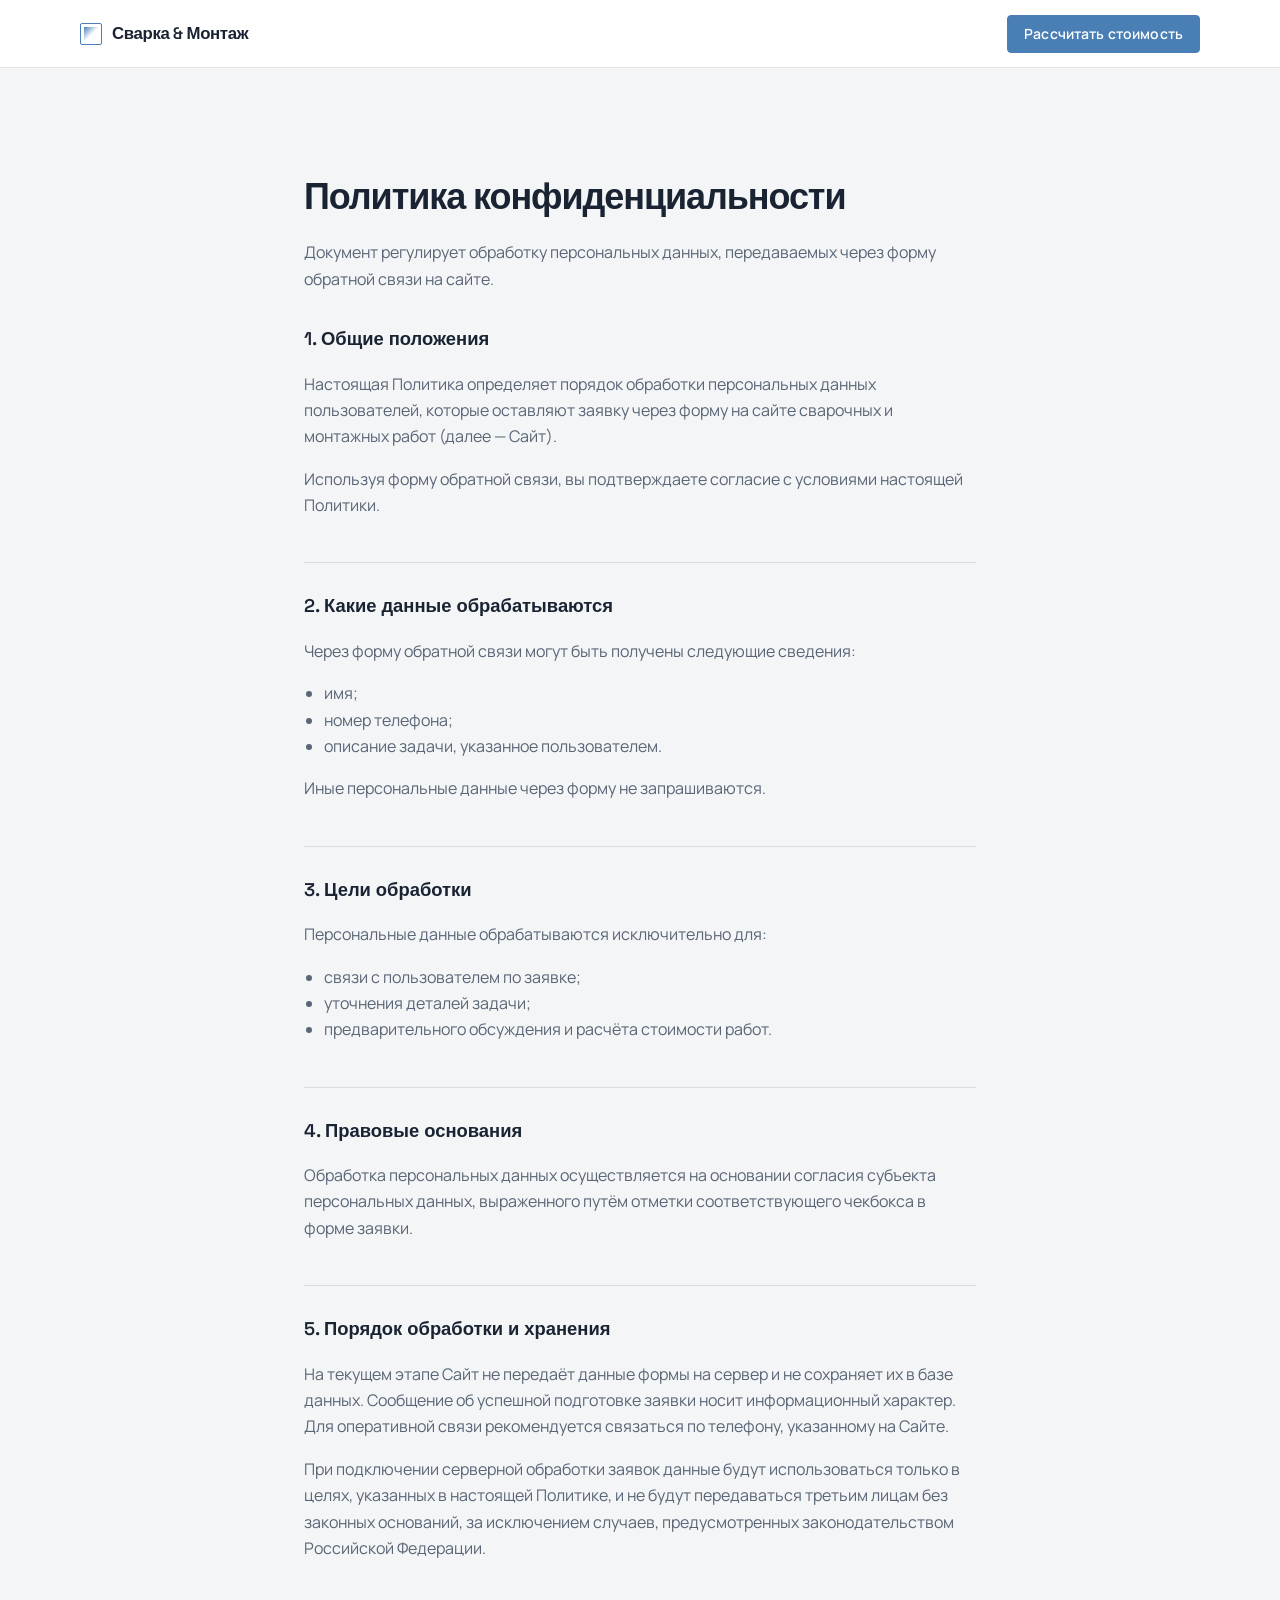
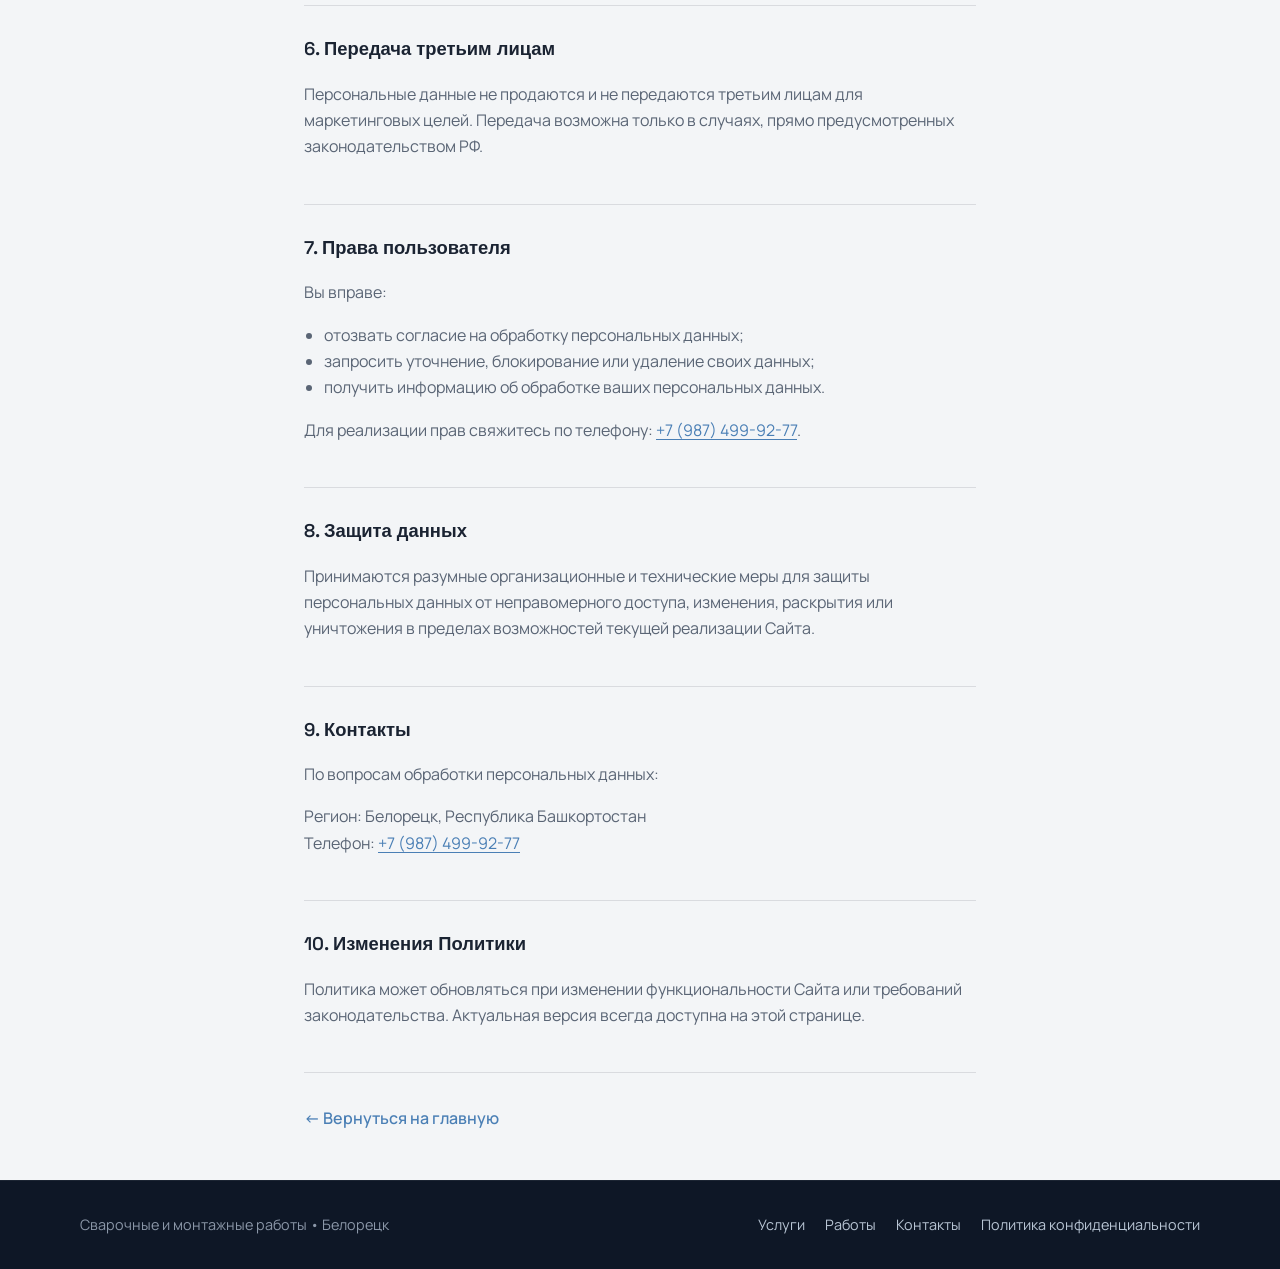
==== privacy.html @ 17d1cdda "создание" ====
<!DOCTYPE html>
<html lang="ru">
<head>
  <meta charset="UTF-8">
  <meta name="viewport" content="width=device-width, initial-scale=1.0">
  <title>Политика конфиденциальности — Сварка &amp; Монтаж</title>
  <meta name="description" content="Политика обработки персональных данных для формы обратной связи сайта сварочных и монтажных работ в Белорецке.">
  <meta name="robots" content="noindex, follow">
  <meta name="theme-color" content="#1a2332">
  <link rel="icon" href="favicon.svg" type="image/svg+xml">
  <link rel="preconnect" href="https://fonts.googleapis.com">
  <link rel="preconnect" href="https://fonts.gstatic.com" crossorigin>
  <link href="https://fonts.googleapis.com/css2?family=Manrope:wght@400;500;600;700&family=Space+Grotesk:wght@500;600;700&display=swap" rel="stylesheet">
  <link rel="stylesheet" href="css/style.css">
</head>
<body>
  <a class="skip-link" href="#main">Перейти к содержимому</a>

  <header class="header header--static">
    <div class="container header__inner">
      <a class="logo" href="index.html" aria-label="Сварка и Монтаж — на главную">
        <span class="logo__mark" aria-hidden="true"></span>
        <span class="logo__text">Сварка &amp; Монтаж</span>
      </a>
      <a class="btn btn--primary btn--sm" href="index.html#request">Рассчитать стоимость</a>
    </div>
  </header>

  <main id="main" class="legal">
    <div class="container legal__inner">
      <h1 class="legal__title">Политика конфиденциальности</h1>
      <p class="legal__updated">Документ регулирует обработку персональных данных, передаваемых через форму обратной связи на сайте.</p>

      <section class="legal__section">
        <h2>1. Общие положения</h2>
        <p>Настоящая Политика определяет порядок обработки персональных данных пользователей, которые оставляют заявку через форму на сайте сварочных и монтажных работ (далее — Сайт).</p>
        <p>Используя форму обратной связи, вы подтверждаете согласие с условиями настоящей Политики.</p>
      </section>

      <section class="legal__section">
        <h2>2. Какие данные обрабатываются</h2>
        <p>Через форму обратной связи могут быть получены следующие сведения:</p>
        <ul>
          <li>имя;</li>
          <li>номер телефона;</li>
          <li>описание задачи, указанное пользователем.</li>
        </ul>
        <p>Иные персональные данные через форму не запрашиваются.</p>
      </section>

      <section class="legal__section">
        <h2>3. Цели обработки</h2>
        <p>Персональные данные обрабатываются исключительно для:</p>
        <ul>
          <li>связи с пользователем по заявке;</li>
          <li>уточнения деталей задачи;</li>
          <li>предварительного обсуждения и расчёта стоимости работ.</li>
        </ul>
      </section>

      <section class="legal__section">
        <h2>4. Правовые основания</h2>
        <p>Обработка персональных данных осуществляется на основании согласия субъекта персональных данных, выраженного путём отметки соответствующего чекбокса в форме заявки.</p>
      </section>

      <section class="legal__section">
        <h2>5. Порядок обработки и хранения</h2>
        <p>На текущем этапе Сайт не передаёт данные формы на сервер и не сохраняет их в базе данных. Сообщение об успешной подготовке заявки носит информационный характер. Для оперативной связи рекомендуется связаться по телефону, указанному на Сайте.</p>
        <p>При подключении серверной обработки заявок данные будут использоваться только в целях, указанных в настоящей Политике, и не будут передаваться третьим лицам без законных оснований, за исключением случаев, предусмотренных законодательством Российской Федерации.</p>
      </section>

      <section class="legal__section">
        <h2>6. Передача третьим лицам</h2>
        <p>Персональные данные не продаются и не передаются третьим лицам для маркетинговых целей. Передача возможна только в случаях, прямо предусмотренных законодательством РФ.</p>
      </section>

      <section class="legal__section">
        <h2>7. Права пользователя</h2>
        <p>Вы вправе:</p>
        <ul>
          <li>отозвать согласие на обработку персональных данных;</li>
          <li>запросить уточнение, блокирование или удаление своих данных;</li>
          <li>получить информацию об обработке ваших персональных данных.</li>
        </ul>
        <p>Для реализации прав свяжитесь по телефону: <a href="tel:+79874999277">+7 (987) 499-92-77</a>.</p>
      </section>

      <section class="legal__section">
        <h2>8. Защита данных</h2>
        <p>Принимаются разумные организационные и технические меры для защиты персональных данных от неправомерного доступа, изменения, раскрытия или уничтожения в пределах возможностей текущей реализации Сайта.</p>
      </section>

      <section class="legal__section">
        <h2>9. Контакты</h2>
        <p>По вопросам обработки персональных данных:</p>
        <p>Регион: Белорецк, Республика Башкортостан<br>
        Телефон: <a href="tel:+79874999277">+7 (987) 499-92-77</a></p>
      </section>

      <section class="legal__section">
        <h2>10. Изменения Политики</h2>
        <p>Политика может обновляться при изменении функциональности Сайта или требований законодательства. Актуальная версия всегда доступна на этой странице.</p>
      </section>

      <p class="legal__back"><a href="index.html">← Вернуться на главную</a></p>
    </div>
  </main>

  <footer class="footer">
    <div class="container footer__inner">
      <p class="footer__brand">Сварочные и монтажные работы • Белорецк</p>
      <nav class="footer__nav" aria-label="Навигация в подвале">
        <a href="index.html#services">Услуги</a>
        <a href="index.html#works">Работы</a>
        <a href="index.html#contacts">Контакты</a>
        <a href="privacy.html">Политика конфиденциальности</a>
      </nav>
    </div>
  </footer>
</body>
</html>
---- css/style.css ----
/* ============================================
   Сварка & Монтаж — основной стиль
   Mobile-first, относительные пути
   ============================================ */

:root {
  --color-graphite: #1a2332;
  --color-graphite-mid: #243044;
  --color-graphite-soft: #2f3d52;
  --color-navy: #152238;
  --color-navy-deep: #0e1726;
  --color-accent: #4a7fb5;
  --color-accent-hover: #3a6a9a;
  --color-accent-soft: rgba(74, 127, 181, 0.12);
  --color-line: rgba(26, 35, 50, 0.12);
  --color-line-light: rgba(255, 255, 255, 0.1);
  --color-bg: #f3f5f7;
  --color-bg-alt: #e8ecf0;
  --color-surface: #ffffff;
  --color-text: #1a2332;
  --color-text-muted: #5a6575;
  --color-placeholder: #c5ccd6;
  --color-placeholder-text: #6b7685;

  --font-display: "Space Grotesk", "Segoe UI", sans-serif;
  --font-body: "Manrope", "Segoe UI", sans-serif;

  --space-xs: 0.5rem;
  --space-sm: 0.75rem;
  --space-md: 1.25rem;
  --space-lg: 2rem;
  --space-xl: 3.5rem;
  --space-2xl: 5.5rem;

  --radius: 4px;
  --radius-md: 8px;
  --header-h: 4rem;
  --container: 1120px;
  --transition: 0.25s ease;
  --shadow-soft: 0 1px 2px rgba(14, 23, 38, 0.04);
}

*,
*::before,
*::after {
  box-sizing: border-box;
}

html {
  scroll-behavior: smooth;
  scroll-padding-top: calc(var(--header-h) + 0.5rem);
}

body {
  margin: 0;
  font-family: var(--font-body);
  font-size: 1rem;
  line-height: 1.65;
  color: var(--color-text);
  background: var(--color-bg);
  -webkit-font-smoothing: antialiased;
}

img {
  max-width: 100%;
  height: auto;
  display: block;
}

a {
  color: var(--color-accent);
  text-decoration-thickness: 1px;
  text-underline-offset: 0.2em;
  transition: color var(--transition);
}

a:hover {
  color: var(--color-accent-hover);
}

:focus-visible {
  outline: 2px solid var(--color-accent);
  outline-offset: 3px;
}

.skip-link {
  position: absolute;
  left: -9999px;
  top: 0;
  z-index: 1000;
  padding: 0.75rem 1rem;
  background: var(--color-graphite);
  color: #fff;
  text-decoration: none;
}

.skip-link:focus {
  left: 1rem;
  top: 1rem;
}

.container {
  width: min(100% - 2rem, var(--container));
  margin-inline: auto;
}

/* Buttons */
.btn {
  display: inline-flex;
  align-items: center;
  justify-content: center;
  gap: 0.5rem;
  min-height: 2.875rem;
  padding: 0.7rem 1.4rem;
  border: 1px solid transparent;
  border-radius: var(--radius);
  font-family: var(--font-body);
  font-size: 0.9375rem;
  font-weight: 600;
  letter-spacing: 0.01em;
  line-height: 1.2;
  text-decoration: none;
  cursor: pointer;
  transition: background var(--transition), color var(--transition), border-color var(--transition), transform 0.15s ease;
}

.btn:active {
  transform: translateY(1px);
}

.btn--primary {
  background: var(--color-accent);
  color: #fff;
  border-color: var(--color-accent);
}

.btn--primary:hover {
  background: var(--color-accent-hover);
  border-color: var(--color-accent-hover);
  color: #fff;
}

.btn--ghost {
  background: transparent;
  color: var(--color-graphite);
  border-color: var(--color-line);
}

.btn--ghost:hover {
  border-color: var(--color-accent);
  color: var(--color-accent);
}

.hero .btn--ghost {
  color: #e8eef5;
  border-color: rgba(255, 255, 255, 0.28);
}

.hero .btn--ghost:hover {
  border-color: #fff;
  color: #fff;
  background: rgba(255, 255, 255, 0.06);
}

.btn--sm {
  min-height: 2.4rem;
  padding: 0.5rem 1rem;
  font-size: 0.875rem;
}

.btn--block {
  width: 100%;
}

/* Header */
.header {
  position: fixed;
  inset: 0 0 auto;
  z-index: 100;
  height: var(--header-h);
  background: rgba(243, 245, 247, 0.88);
  backdrop-filter: blur(12px);
  border-bottom: 1px solid transparent;
  transition: border-color var(--transition), background var(--transition);
}

.header.is-scrolled {
  border-bottom-color: var(--color-line);
  background: rgba(255, 255, 255, 0.94);
}

.header--static {
  position: sticky;
  background: var(--color-surface);
  border-bottom: 1px solid var(--color-line);
}

.header__inner {
  display: flex;
  align-items: center;
  justify-content: space-between;
  height: var(--header-h);
  gap: 1rem;
}

.logo {
  display: inline-flex;
  align-items: center;
  gap: 0.65rem;
  color: var(--color-graphite);
  text-decoration: none;
  font-family: var(--font-display);
  font-weight: 600;
  font-size: 1.05rem;
  letter-spacing: -0.02em;
}

.logo:hover {
  color: var(--color-graphite);
}

.logo__mark {
  width: 1.35rem;
  height: 1.35rem;
  border: 1.5px solid var(--color-accent);
  border-radius: 2px;
  position: relative;
  flex-shrink: 0;
}

.logo__mark::after {
  content: "";
  position: absolute;
  inset: 3px;
  background: linear-gradient(135deg, var(--color-accent) 0%, transparent 55%);
}

.nav {
  position: fixed;
  inset: var(--header-h) 0 auto;
  background: var(--color-surface);
  border-bottom: 1px solid var(--color-line);
  padding: 1rem 1.25rem 1.5rem;
  transform: translateY(-120%);
  opacity: 0;
  visibility: hidden;
  transition: transform 0.3s ease, opacity 0.3s ease, visibility 0.3s;
  box-shadow: var(--shadow-soft);
}

.nav.is-open {
  transform: translateY(0);
  opacity: 1;
  visibility: visible;
}

.nav__list {
  list-style: none;
  margin: 0 0 1.25rem;
  padding: 0;
  display: flex;
  flex-direction: column;
  gap: 0.25rem;
}

.nav__link {
  display: block;
  padding: 0.7rem 0.25rem;
  color: var(--color-text);
  text-decoration: none;
  font-weight: 500;
  font-size: 1rem;
  border-bottom: 1px solid var(--color-line);
}

.nav__link:hover {
  color: var(--color-accent);
}

.nav__cta {
  width: 100%;
}

.burger {
  width: 2.5rem;
  height: 2.5rem;
  border: 1px solid var(--color-line);
  border-radius: var(--radius);
  background: var(--color-surface);
  display: inline-flex;
  flex-direction: column;
  align-items: center;
  justify-content: center;
  gap: 5px;
  cursor: pointer;
  padding: 0;
}

.burger__line {
  display: block;
  width: 1.1rem;
  height: 1.5px;
  background: var(--color-graphite);
  transition: transform var(--transition), opacity var(--transition);
}

.burger[aria-expanded="true"] .burger__line:nth-child(1) {
  transform: translateY(6.5px) rotate(45deg);
}

.burger[aria-expanded="true"] .burger__line:nth-child(2) {
  opacity: 0;
}

.burger[aria-expanded="true"] .burger__line:nth-child(3) {
  transform: translateY(-6.5px) rotate(-45deg);
}

body.menu-open {
  overflow: hidden;
}

/* Hero */
.hero {
  position: relative;
  min-height: 100svh;
  display: flex;
  align-items: flex-end;
  padding: calc(var(--header-h) + 2.5rem) 0 3rem;
  color: #eef2f7;
  overflow: hidden;
}

.hero__bg {
  position: absolute;
  inset: 0;
  background:
    linear-gradient(160deg, rgba(14, 23, 38, 0.35) 0%, transparent 45%),
    linear-gradient(0deg, rgba(14, 23, 38, 0.92) 0%, rgba(21, 34, 56, 0.78) 42%, rgba(26, 35, 50, 0.55) 100%),
    repeating-linear-gradient(
      -18deg,
      transparent,
      transparent 18px,
      rgba(255, 255, 255, 0.015) 18px,
      rgba(255, 255, 255, 0.015) 19px
    ),
    radial-gradient(ellipse 80% 60% at 70% 20%, rgba(74, 127, 181, 0.22), transparent 55%),
    linear-gradient(135deg, #0e1726 0%, #1a2332 40%, #152238 70%, #243044 100%);
  z-index: 0;
}

.hero__bg::after {
  content: "";
  position: absolute;
  inset: auto 0 0;
  height: 1px;
  background: linear-gradient(90deg, transparent, rgba(74, 127, 181, 0.5), transparent);
}

.hero__content {
  position: relative;
  z-index: 1;
  max-width: 40rem;
}

.hero__brand {
  margin: 0 0 1rem;
  font-family: var(--font-display);
  font-size: clamp(1.75rem, 6vw, 2.75rem);
  font-weight: 700;
  letter-spacing: -0.03em;
  line-height: 1.1;
  color: #fff;
}

.hero__title {
  margin: 0 0 1rem;
  font-family: var(--font-display);
  font-size: clamp(1.35rem, 4.5vw, 1.85rem);
  font-weight: 600;
  letter-spacing: -0.02em;
  line-height: 1.25;
  color: #d7e0eb;
}

.hero__subtitle {
  margin: 0 0 1rem;
  font-size: 1.05rem;
  line-height: 1.55;
  color: #b8c5d4;
  font-weight: 500;
}

.hero__text {
  margin: 0 0 1.75rem;
  color: #9aa8b8;
  font-size: 0.975rem;
}

.hero__actions {
  display: flex;
  flex-wrap: wrap;
  gap: 0.75rem;
  margin-bottom: 2rem;
}

.hero__benefits {
  list-style: none;
  margin: 0;
  padding: 1.25rem 0 0;
  border-top: 1px solid var(--color-line-light);
  display: grid;
  gap: 0.65rem;
}

.hero__benefits li {
  position: relative;
  padding-left: 1.4rem;
  font-size: 0.9rem;
  color: #a8b6c6;
}

.hero__benefits li::before {
  content: "";
  position: absolute;
  left: 0;
  top: 0.45em;
  width: 0.55rem;
  height: 0.55rem;
  border: 1.5px solid var(--color-accent);
  border-radius: 1px;
}

/* Sections */
.section {
  padding: var(--space-xl) 0;
}

.section__header {
  margin-bottom: var(--space-lg);
  max-width: 36rem;
}

.section__title {
  margin: 0 0 0.75rem;
  font-family: var(--font-display);
  font-size: clamp(1.75rem, 5vw, 2.35rem);
  font-weight: 700;
  letter-spacing: -0.03em;
  line-height: 1.15;
  color: var(--color-graphite);
}

.section__title--light {
  color: #fff;
}

.section__subtitle {
  margin: 0;
  color: var(--color-text-muted);
  font-size: 1.05rem;
}

/* Services */
.services {
  background: var(--color-surface);
  border-block: 1px solid var(--color-line);
}

.services__grid {
  display: grid;
  gap: 1rem;
}

.service-card {
  padding: 1.5rem 1.35rem;
  border: 1px solid var(--color-line);
  border-radius: var(--radius-md);
  background: var(--color-bg);
  transition: border-color var(--transition), background var(--transition);
}

.service-card:hover {
  border-color: rgba(74, 127, 181, 0.45);
  background: #fff;
}

.service-card__icon {
  width: 2.5rem;
  height: 2.5rem;
  margin-bottom: 1rem;
  color: var(--color-accent);
}

.service-card__icon svg {
  width: 100%;
  height: 100%;
}

.service-card__title {
  margin: 0 0 0.5rem;
  font-family: var(--font-display);
  font-size: 1.15rem;
  font-weight: 600;
  letter-spacing: -0.02em;
}

.service-card__text {
  margin: 0;
  color: var(--color-text-muted);
  font-size: 0.95rem;
}

/* Portfolio */
.works {
  background: var(--color-bg);
}

.filters {
  display: flex;
  flex-wrap: wrap;
  gap: 0.5rem;
  margin-bottom: 1.5rem;
}

.filter-btn {
  min-height: 2.4rem;
  padding: 0.45rem 0.95rem;
  border: 1px solid var(--color-line);
  border-radius: var(--radius);
  background: var(--color-surface);
  color: var(--color-text-muted);
  font-family: var(--font-body);
  font-size: 0.875rem;
  font-weight: 560;
  cursor: pointer;
  transition: background var(--transition), color var(--transition), border-color var(--transition);
}

.filter-btn:hover {
  border-color: var(--color-accent);
  color: var(--color-accent);
}

.filter-btn.is-active {
  background: var(--color-graphite);
  border-color: var(--color-graphite);
  color: #fff;
}

.portfolio {
  display: grid;
  gap: 1rem;
}

.portfolio-item {
  display: flex;
  flex-direction: column;
  padding: 0;
  border: 1px solid var(--color-line);
  border-radius: var(--radius-md);
  background: var(--color-surface);
  overflow: hidden;
  cursor: pointer;
  text-align: left;
  font: inherit;
  color: inherit;
  transition: border-color var(--transition), transform 0.2s ease;
}

.portfolio-item:hover {
  border-color: rgba(74, 127, 181, 0.5);
}

.portfolio-item.is-hidden {
  display: none;
}

.portfolio-item__media {
  aspect-ratio: 4 / 3;
  width: 100%;
  background: var(--color-bg-alt);
  position: relative;
  overflow: hidden;
}

.portfolio-item__img {
  width: 100%;
  height: 100%;
  object-fit: cover;
}

.portfolio-item__caption {
  display: block;
  padding: 0.9rem 1rem;
  font-size: 0.925rem;
  font-weight: 560;
  color: var(--color-graphite);
  border-top: 1px solid var(--color-line);
}

/* Neutral placeholders */
.placeholder {
  display: grid;
  place-items: center;
  background:
    linear-gradient(145deg, #d5dbe3 0%, #c0c8d3 45%, #b4bdc9 100%);
  position: relative;
}

.placeholder::before {
  content: "";
  position: absolute;
  inset: 0;
  background:
    repeating-linear-gradient(
      45deg,
      transparent,
      transparent 12px,
      rgba(255, 255, 255, 0.05) 12px,
      rgba(255, 255, 255, 0.05) 13px
    );
}

.placeholder::after {
  content: attr(data-placeholder);
  position: relative;
  z-index: 1;
  max-width: 80%;
  text-align: center;
  font-family: var(--font-display);
  font-size: 0.85rem;
  font-weight: 500;
  letter-spacing: 0.02em;
  color: var(--color-placeholder-text);
  line-height: 1.35;
}

.placeholder.has-image::after,
.placeholder.has-image::before {
  display: none;
}

.placeholder.has-image {
  background: #111;
}

/* About */
.about {
  background: var(--color-surface);
  border-block: 1px solid var(--color-line);
}

.about__grid {
  display: grid;
  gap: 2rem;
}

.about__photo {
  aspect-ratio: 4 / 5;
  max-width: 28rem;
  border-radius: var(--radius-md);
  overflow: hidden;
  border: 1px solid var(--color-line);
}

.about__photo img {
  width: 100%;
  height: 100%;
  object-fit: cover;
}

.about__text {
  margin: 0 0 1rem;
  color: var(--color-text-muted);
  max-width: 38rem;
}

.checklist {
  list-style: none;
  margin: 1.5rem 0 0;
  padding: 0;
  display: grid;
  gap: 0.75rem;
}

.checklist li {
  position: relative;
  padding-left: 1.5rem;
  color: var(--color-text);
  font-weight: 500;
  font-size: 0.975rem;
}

.checklist li::before {
  content: "";
  position: absolute;
  left: 0;
  top: 0.45em;
  width: 0.6rem;
  height: 0.6rem;
  border: 1.5px solid var(--color-accent);
  border-radius: 1px;
  background: var(--color-accent-soft);
}

/* Process */
.process {
  background: var(--color-bg);
}

.process__list {
  list-style: none;
  margin: 0;
  padding: 0;
  display: grid;
  gap: 1rem;
  counter-reset: none;
}

.process__item {
  display: grid;
  grid-template-columns: auto 1fr;
  gap: 1rem;
  padding: 1.35rem 1.25rem;
  background: var(--color-surface);
  border: 1px solid var(--color-line);
  border-radius: var(--radius-md);
}

.process__num {
  font-family: var(--font-display);
  font-size: 1.25rem;
  font-weight: 700;
  color: var(--color-accent);
  letter-spacing: -0.02em;
  line-height: 1.2;
}

.process__title {
  margin: 0 0 0.35rem;
  font-family: var(--font-display);
  font-size: 1.1rem;
  font-weight: 600;
}

.process__text {
  margin: 0;
  color: var(--color-text-muted);
  font-size: 0.95rem;
}

/* Request */
.request {
  background:
    radial-gradient(ellipse 70% 80% at 100% 0%, rgba(74, 127, 181, 0.18), transparent 50%),
    linear-gradient(160deg, var(--color-navy-deep), var(--color-graphite-mid));
  color: #d7e0eb;
}

.request__wrap {
  display: grid;
  gap: 2rem;
}

.request__lead {
  margin: 0 0 1.25rem;
  color: #a8b6c6;
  max-width: 28rem;
}

.request__phone {
  display: inline-block;
  font-family: var(--font-display);
  font-size: 1.35rem;
  font-weight: 600;
  color: #fff;
  text-decoration: none;
  letter-spacing: -0.02em;
}

.request__phone:hover {
  color: var(--color-accent);
}

.form {
  background: rgba(255, 255, 255, 0.04);
  border: 1px solid var(--color-line-light);
  border-radius: var(--radius-md);
  padding: 1.5rem 1.25rem;
}

.form__group {
  margin-bottom: 1rem;
}

.form__label {
  display: block;
  margin-bottom: 0.4rem;
  font-size: 0.875rem;
  font-weight: 560;
  color: #c5d0dc;
}

.form__input,
.form__textarea {
  width: 100%;
  padding: 0.8rem 0.95rem;
  border: 1px solid rgba(255, 255, 255, 0.16);
  border-radius: var(--radius);
  background: rgba(14, 23, 38, 0.45);
  color: #fff;
  font-family: var(--font-body);
  font-size: 1rem;
  transition: border-color var(--transition), background var(--transition);
}

.form__input::placeholder,
.form__textarea::placeholder {
  color: #7a8796;
}

.form__input:hover,
.form__textarea:hover {
  border-color: rgba(255, 255, 255, 0.28);
}

.form__input:focus,
.form__textarea:focus {
  outline: none;
  border-color: var(--color-accent);
  background: rgba(14, 23, 38, 0.65);
}

.form__textarea {
  resize: vertical;
  min-height: 7rem;
}

.form__check {
  display: flex;
  gap: 0.65rem;
  align-items: flex-start;
  margin: 1.1rem 0 1.35rem;
}

.form__checkbox {
  width: 1.1rem;
  height: 1.1rem;
  margin-top: 0.15rem;
  accent-color: var(--color-accent);
  flex-shrink: 0;
}

.form__check-label {
  font-size: 0.875rem;
  color: #a8b6c6;
  line-height: 1.45;
}

.form__check-label a {
  color: #d7e0eb;
}

.form__success {
  margin: 1rem 0 0;
  padding: 0.9rem 1rem;
  border: 1px solid rgba(74, 127, 181, 0.45);
  border-radius: var(--radius);
  background: var(--color-accent-soft);
  color: #d7e0eb;
  font-size: 0.925rem;
}

.form__input.is-invalid,
.form__textarea.is-invalid {
  border-color: #c47a7a;
}

/* Contacts */
.contacts {
  background: var(--color-surface);
  border-top: 1px solid var(--color-line);
}

.contacts__grid {
  display: grid;
  gap: 2rem;
}

.contacts__region {
  margin: 0 0 1.5rem;
  color: var(--color-text-muted);
  font-size: 1.05rem;
}

.contacts__label {
  margin: 0 0 0.35rem;
  font-size: 0.8rem;
  text-transform: uppercase;
  letter-spacing: 0.06em;
  color: var(--color-text-muted);
  font-weight: 600;
}

.contacts__phone {
  display: inline-block;
  margin-bottom: 1.5rem;
  font-family: var(--font-display);
  font-size: clamp(1.5rem, 5vw, 2rem);
  font-weight: 700;
  letter-spacing: -0.02em;
  color: var(--color-graphite);
  text-decoration: none;
}

.contacts__phone:hover {
  color: var(--color-accent);
}

.contacts__actions {
  display: flex;
  flex-wrap: wrap;
  gap: 0.75rem;
}

.contacts__aside {
  padding: 1.5rem;
  border: 1px solid var(--color-line);
  border-radius: var(--radius-md);
  background: var(--color-bg);
  align-self: start;
}

.contacts__note {
  margin: 0;
  color: var(--color-text-muted);
}

/* Footer */
.footer {
  background: var(--color-navy-deep);
  color: #8b97a8;
  padding: 2rem 0;
  border-top: 1px solid rgba(255, 255, 255, 0.06);
}

.footer__inner {
  display: flex;
  flex-direction: column;
  gap: 1rem;
}

.footer__brand {
  margin: 0;
  font-size: 0.9rem;
}

.footer__nav {
  display: flex;
  flex-wrap: wrap;
  gap: 0.75rem 1.25rem;
}

.footer__nav a {
  color: #b8c5d4;
  text-decoration: none;
  font-size: 0.9rem;
}

.footer__nav a:hover {
  color: #fff;
}

/* Lightbox */
.lightbox {
  position: fixed;
  inset: 0;
  z-index: 200;
  display: grid;
  place-items: center;
  padding: 1rem;
}

.lightbox[hidden] {
  display: none;
}

.lightbox__backdrop {
  position: absolute;
  inset: 0;
  background: rgba(10, 14, 22, 0.88);
  cursor: pointer;
}

.lightbox__panel {
  position: relative;
  z-index: 1;
  width: min(100%, 56rem);
  max-height: calc(100vh - 2rem);
  overflow: auto;
  background: var(--color-surface);
  border-radius: var(--radius-md);
  border: 1px solid var(--color-line);
}

.lightbox__close {
  position: absolute;
  top: 0.65rem;
  right: 0.65rem;
  z-index: 2;
  width: 2.5rem;
  height: 2.5rem;
  border: 1px solid var(--color-line);
  border-radius: var(--radius);
  background: rgba(255, 255, 255, 0.92);
  color: var(--color-graphite);
  font-size: 1.5rem;
  line-height: 1;
  cursor: pointer;
}

.lightbox__close:hover {
  border-color: var(--color-accent);
  color: var(--color-accent);
}

.lightbox__figure {
  margin: 0;
}

.lightbox__media {
  aspect-ratio: 16 / 10;
  width: 100%;
}

.lightbox__img {
  width: 100%;
  height: 100%;
  object-fit: contain;
  background: #111;
}

.lightbox__caption {
  padding: 1rem 1.25rem 1.25rem;
  font-weight: 560;
  color: var(--color-graphite);
}

/* Reveal animation */
.reveal {
  opacity: 0;
  transform: translateY(18px);
  transition: opacity 0.55s ease, transform 0.55s ease;
}

.reveal.is-visible {
  opacity: 1;
  transform: none;
}

/* Legal page */
.legal {
  padding: calc(var(--header-h) + 2rem) 0 3rem;
}

.legal__inner {
  max-width: 42rem;
}

.legal__title {
  margin: 0 0 0.75rem;
  font-family: var(--font-display);
  font-size: clamp(1.75rem, 5vw, 2.25rem);
  letter-spacing: -0.03em;
}

.legal__updated {
  margin: 0 0 2rem;
  color: var(--color-text-muted);
}

.legal__section {
  margin-bottom: 1.75rem;
  padding-bottom: 1.75rem;
  border-bottom: 1px solid var(--color-line);
}

.legal__section h2 {
  margin: 0 0 0.75rem;
  font-family: var(--font-display);
  font-size: 1.15rem;
  font-weight: 600;
}

.legal__section p,
.legal__section li {
  color: var(--color-text-muted);
}

.legal__section ul {
  padding-left: 1.25rem;
}

.legal__back {
  margin: 2rem 0 0;
}

.legal__back a {
  text-decoration: none;
  font-weight: 560;
}

/* Tablet */
@media (min-width: 640px) {
  .services__grid {
    grid-template-columns: repeat(2, 1fr);
  }

  .portfolio {
    grid-template-columns: repeat(2, 1fr);
  }

  .process__list {
    grid-template-columns: repeat(2, 1fr);
  }

  .hero {
    align-items: center;
    padding-block: calc(var(--header-h) + 3rem) 4rem;
  }

  .form {
    padding: 1.75rem;
  }
}

/* Desktop */
@media (min-width: 960px) {
  :root {
    --header-h: 4.25rem;
  }

  .burger {
    display: none;
  }

  .nav {
    position: static;
    display: flex;
    align-items: center;
    gap: 1.5rem;
    padding: 0;
    border: 0;
    background: transparent;
    box-shadow: none;
    transform: none;
    opacity: 1;
    visibility: visible;
  }

  .nav__list {
    flex-direction: row;
    align-items: center;
    gap: 0.15rem;
    margin: 0;
  }

  .nav__link {
    padding: 0.45rem 0.7rem;
    border: 0;
    font-size: 0.9rem;
    color: var(--color-text-muted);
  }

  .nav__cta {
    width: auto;
  }

  .services__grid {
    grid-template-columns: repeat(3, 1fr);
    gap: 1.15rem;
  }

  .portfolio {
    grid-template-columns: repeat(4, 1fr);
    gap: 1.15rem;
  }

  .about__grid {
    grid-template-columns: minmax(0, 0.9fr) minmax(0, 1.1fr);
    gap: 3.5rem;
    align-items: center;
  }

  .process__list {
    grid-template-columns: repeat(4, 1fr);
    gap: 1rem;
  }

  .process__item {
    grid-template-columns: 1fr;
    min-height: 100%;
  }

  .request__wrap {
    grid-template-columns: 1fr 1.05fr;
    gap: 3rem;
    align-items: start;
  }

  .contacts__grid {
    grid-template-columns: 1.2fr 0.8fr;
    gap: 3rem;
    align-items: start;
  }

  .footer__inner {
    flex-direction: row;
    justify-content: space-between;
    align-items: center;
  }

  .section {
    padding: var(--space-2xl) 0;
  }

  .hero__content {
    max-width: 44rem;
  }
}

@media (prefers-reduced-motion: reduce) {
  html {
    scroll-behavior: auto;
  }

  .reveal {
    opacity: 1;
    transform: none;
    transition: none;
  }

  *,
  *::before,
  *::after {
    animation-duration: 0.01ms !important;
    transition-duration: 0.01ms !important;
  }
}
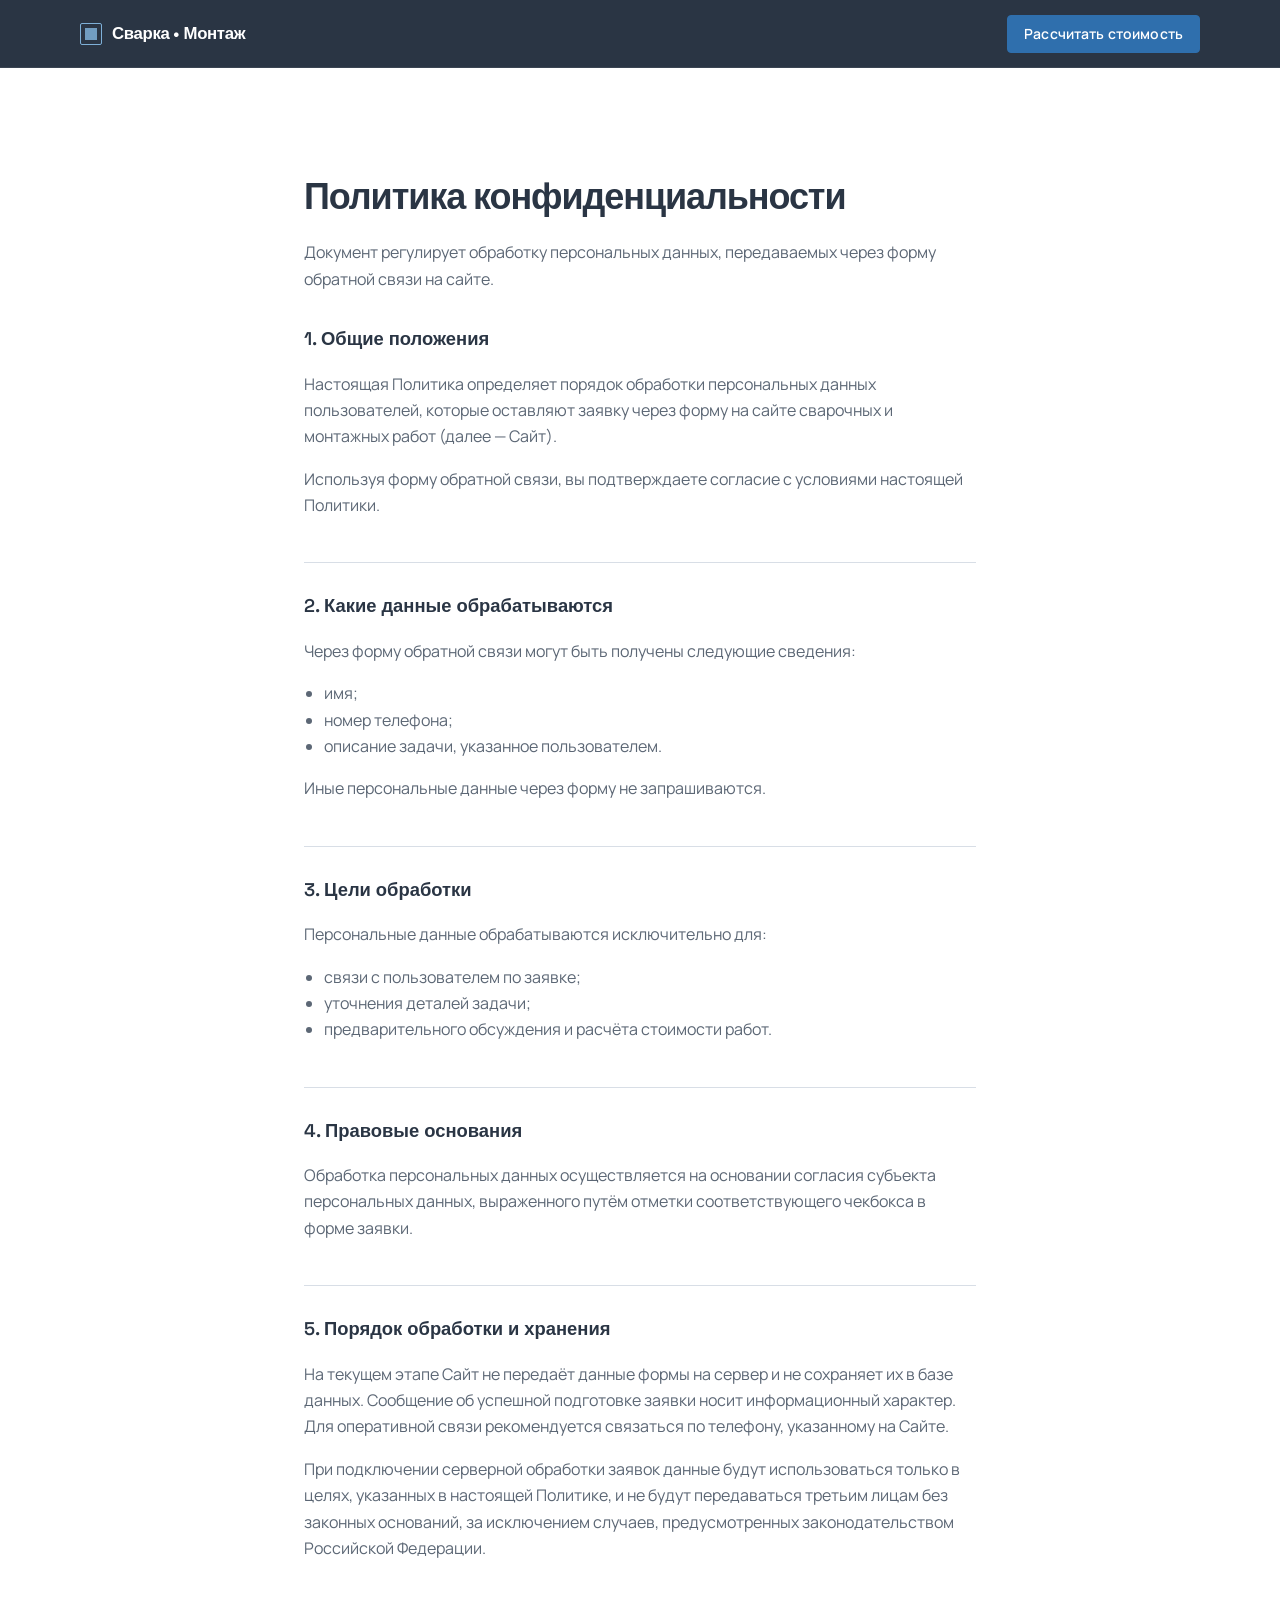
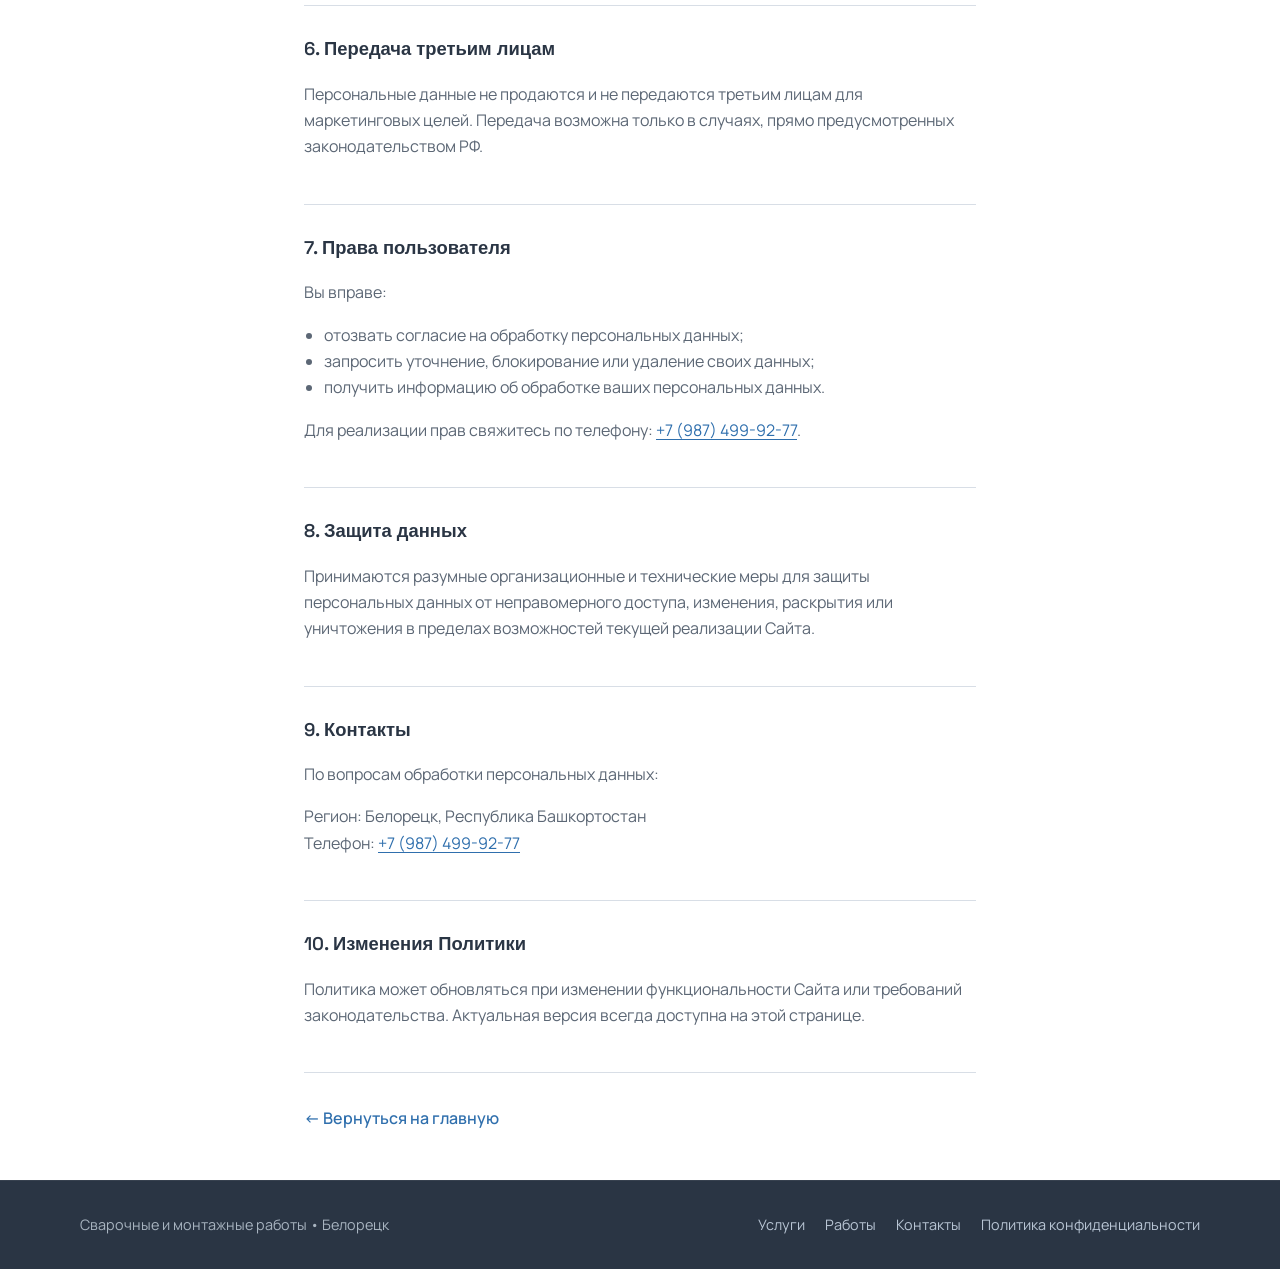
==== commit 99ae0bfa: "изменение 1" ====
--- a/privacy.html
+++ b/privacy.html
@@ -3,10 +3,10 @@
 <head>
   <meta charset="UTF-8">
   <meta name="viewport" content="width=device-width, initial-scale=1.0">
-  <title>Политика конфиденциальности — Сварка &amp; Монтаж</title>
+  <title>Политика конфиденциальности — Сварка • Монтаж</title>
   <meta name="description" content="Политика обработки персональных данных для формы обратной связи сайта сварочных и монтажных работ в Белорецке.">
   <meta name="robots" content="noindex, follow">
-  <meta name="theme-color" content="#1a2332">
+  <meta name="theme-color" content="#2a3544">
   <link rel="icon" href="favicon.svg" type="image/svg+xml">
   <link rel="preconnect" href="https://fonts.googleapis.com">
   <link rel="preconnect" href="https://fonts.gstatic.com" crossorigin>
@@ -20,7 +20,7 @@
     <div class="container header__inner">
       <a class="logo" href="index.html" aria-label="Сварка и Монтаж — на главную">
         <span class="logo__mark" aria-hidden="true"></span>
-        <span class="logo__text">Сварка &amp; Монтаж</span>
+        <span class="logo__text">Сварка • Монтаж</span>
       </a>
       <a class="btn btn--primary btn--sm" href="index.html#request">Рассчитать стоимость</a>
     </div>
--- a/css/style.css
+++ b/css/style.css
@@ -1,25 +1,25 @@
 /* ============================================
-   Сварка & Монтаж — основной стиль
-   Mobile-first, относительные пути
+   Сварка • Монтаж — основной стиль
+   Mobile-first, светлая индустриальная палитра
    ============================================ */
 
 :root {
-  --color-graphite: #1a2332;
-  --color-graphite-mid: #243044;
-  --color-graphite-soft: #2f3d52;
-  --color-navy: #152238;
-  --color-navy-deep: #0e1726;
-  --color-accent: #4a7fb5;
-  --color-accent-hover: #3a6a9a;
-  --color-accent-soft: rgba(74, 127, 181, 0.12);
-  --color-line: rgba(26, 35, 50, 0.12);
-  --color-line-light: rgba(255, 255, 255, 0.1);
-  --color-bg: #f3f5f7;
-  --color-bg-alt: #e8ecf0;
+  --color-graphite: #2a3544;
+  --color-graphite-mid: #3a4656;
+  --color-graphite-soft: #4a5668;
+  --color-navy: #2a3544;
+  --color-navy-deep: #243040;
+  --color-accent: #2f6fad;
+  --color-accent-hover: #255a8f;
+  --color-accent-soft: rgba(47, 111, 173, 0.1);
+  --color-line: #d8dee6;
+  --color-line-light: rgba(255, 255, 255, 0.14);
+  --color-bg: #ffffff;
+  --color-bg-alt: #f2f4f7;
   --color-surface: #ffffff;
-  --color-text: #1a2332;
-  --color-text-muted: #5a6575;
-  --color-placeholder: #c5ccd6;
+  --color-text: #2a3544;
+  --color-text-muted: #5c6775;
+  --color-placeholder: #e4e8ee;
   --color-placeholder-text: #6b7685;
 
   --font-display: "Space Grotesk", "Segoe UI", sans-serif;
@@ -37,7 +37,8 @@
   --header-h: 4rem;
   --container: 1120px;
   --transition: 0.25s ease;
-  --shadow-soft: 0 1px 2px rgba(14, 23, 38, 0.04);
+  --shadow-soft: 0 1px 2px rgba(42, 53, 68, 0.04), 0 4px 14px rgba(42, 53, 68, 0.05);
+  --shadow-card: 0 1px 2px rgba(42, 53, 68, 0.04), 0 6px 18px rgba(42, 53, 68, 0.06);
 }
 
 *,
@@ -152,14 +153,14 @@
 }
 
 .hero .btn--ghost {
-  color: #e8eef5;
-  border-color: rgba(255, 255, 255, 0.28);
+  color: #f0f4f8;
+  border-color: rgba(255, 255, 255, 0.35);
 }
 
 .hero .btn--ghost:hover {
   border-color: #fff;
   color: #fff;
-  background: rgba(255, 255, 255, 0.06);
+  background: rgba(255, 255, 255, 0.08);
 }
 
 .btn--sm {
@@ -172,27 +173,26 @@
   width: 100%;
 }
 
-/* Header */
+/* Header — тёмно-графитовый контрастный элемент */
 .header {
   position: fixed;
   inset: 0 0 auto;
   z-index: 100;
   height: var(--header-h);
-  background: rgba(243, 245, 247, 0.88);
-  backdrop-filter: blur(12px);
+  background: var(--color-graphite);
   border-bottom: 1px solid transparent;
-  transition: border-color var(--transition), background var(--transition);
+  transition: border-color var(--transition), box-shadow var(--transition);
 }
 
 .header.is-scrolled {
-  border-bottom-color: var(--color-line);
-  background: rgba(255, 255, 255, 0.94);
+  border-bottom-color: rgba(255, 255, 255, 0.08);
+  box-shadow: 0 2px 12px rgba(42, 53, 68, 0.18);
 }
 
 .header--static {
   position: sticky;
-  background: var(--color-surface);
-  border-bottom: 1px solid var(--color-line);
+  background: var(--color-graphite);
+  border-bottom: 1px solid rgba(255, 255, 255, 0.08);
 }
 
 .header__inner {
@@ -207,7 +207,7 @@
   display: inline-flex;
   align-items: center;
   gap: 0.65rem;
-  color: var(--color-graphite);
+  color: #fff;
   text-decoration: none;
   font-family: var(--font-display);
   font-weight: 600;
@@ -216,23 +216,25 @@
 }
 
 .logo:hover {
-  color: var(--color-graphite);
+  color: #fff;
 }
 
 .logo__mark {
   width: 1.35rem;
   height: 1.35rem;
-  border: 1.5px solid var(--color-accent);
+  border: 1.5px solid #7eb0d8;
   border-radius: 2px;
   position: relative;
   flex-shrink: 0;
+  background: transparent;
 }
 
 .logo__mark::after {
   content: "";
   position: absolute;
-  inset: 3px;
-  background: linear-gradient(135deg, var(--color-accent) 0%, transparent 55%);
+  inset: 4px;
+  background: #7eb0d8;
+  opacity: 0.85;
 }
 
 .nav {
@@ -284,9 +286,9 @@
 .burger {
   width: 2.5rem;
   height: 2.5rem;
-  border: 1px solid var(--color-line);
+  border: 1px solid rgba(255, 255, 255, 0.28);
   border-radius: var(--radius);
-  background: var(--color-surface);
+  background: transparent;
   display: inline-flex;
   flex-direction: column;
   align-items: center;
@@ -300,7 +302,7 @@
   display: block;
   width: 1.1rem;
   height: 1.5px;
-  background: var(--color-graphite);
+  background: #fff;
   transition: transform var(--transition), opacity var(--transition);
 }
 
@@ -320,33 +322,26 @@
   overflow: hidden;
 }
 
-/* Hero */
+/* Hero — контрастный, но не почти чёрный */
 .hero {
   position: relative;
   min-height: 100svh;
   display: flex;
   align-items: flex-end;
   padding: calc(var(--header-h) + 2.5rem) 0 3rem;
-  color: #eef2f7;
+  color: #f2f5f8;
   overflow: hidden;
 }
 
 .hero__bg {
   position: absolute;
   inset: 0;
-  background:
-    linear-gradient(160deg, rgba(14, 23, 38, 0.35) 0%, transparent 45%),
-    linear-gradient(0deg, rgba(14, 23, 38, 0.92) 0%, rgba(21, 34, 56, 0.78) 42%, rgba(26, 35, 50, 0.55) 100%),
-    repeating-linear-gradient(
-      -18deg,
-      transparent,
-      transparent 18px,
-      rgba(255, 255, 255, 0.015) 18px,
-      rgba(255, 255, 255, 0.015) 19px
-    ),
-    radial-gradient(ellipse 80% 60% at 70% 20%, rgba(74, 127, 181, 0.22), transparent 55%),
-    linear-gradient(135deg, #0e1726 0%, #1a2332 40%, #152238 70%, #243044 100%);
+  background: #3d4a5c;
   z-index: 0;
+}
+
+.hero__bg::before {
+  content: none;
 }
 
 .hero__bg::after {
@@ -354,7 +349,7 @@
   position: absolute;
   inset: auto 0 0;
   height: 1px;
-  background: linear-gradient(90deg, transparent, rgba(74, 127, 181, 0.5), transparent);
+  background: rgba(126, 176, 216, 0.35);
 }
 
 .hero__content {
@@ -380,20 +375,20 @@
   font-weight: 600;
   letter-spacing: -0.02em;
   line-height: 1.25;
-  color: #d7e0eb;
+  color: #e4ebf2;
 }
 
 .hero__subtitle {
   margin: 0 0 1rem;
   font-size: 1.05rem;
   line-height: 1.55;
-  color: #b8c5d4;
+  color: #c9d3de;
   font-weight: 500;
 }
 
 .hero__text {
   margin: 0 0 1.75rem;
-  color: #9aa8b8;
+  color: #b4bfcc;
   font-size: 0.975rem;
 }
 
@@ -408,7 +403,7 @@
   list-style: none;
   margin: 0;
   padding: 1.25rem 0 0;
-  border-top: 1px solid var(--color-line-light);
+  border-top: 1px solid rgba(255, 255, 255, 0.18);
   display: grid;
   gap: 0.65rem;
 }
@@ -417,7 +412,7 @@
   position: relative;
   padding-left: 1.4rem;
   font-size: 0.9rem;
-  color: #a8b6c6;
+  color: #c5d0db;
 }
 
 .hero__benefits li::before {
@@ -427,7 +422,7 @@
   top: 0.45em;
   width: 0.55rem;
   height: 0.55rem;
-  border: 1.5px solid var(--color-accent);
+  border: 1.5px solid #9ec4e4;
   border-radius: 1px;
 }
 
@@ -452,7 +447,7 @@
 }
 
 .section__title--light {
-  color: #fff;
+  color: var(--color-graphite);
 }
 
 .section__subtitle {
@@ -461,7 +456,7 @@
   font-size: 1.05rem;
 }
 
-/* Services */
+/* Services — белая секция */
 .services {
   background: var(--color-surface);
   border-block: 1px solid var(--color-line);
@@ -476,13 +471,14 @@
   padding: 1.5rem 1.35rem;
   border: 1px solid var(--color-line);
   border-radius: var(--radius-md);
-  background: var(--color-bg);
-  transition: border-color var(--transition), background var(--transition);
+  background: var(--color-surface);
+  box-shadow: var(--shadow-card);
+  transition: border-color var(--transition), box-shadow var(--transition);
 }
 
 .service-card:hover {
-  border-color: rgba(74, 127, 181, 0.45);
-  background: #fff;
+  border-color: #b7c8da;
+  box-shadow: 0 2px 4px rgba(42, 53, 68, 0.05), 0 10px 24px rgba(42, 53, 68, 0.08);
 }
 
 .service-card__icon {
@@ -511,9 +507,9 @@
   font-size: 0.95rem;
 }
 
-/* Portfolio */
+/* Portfolio — светло-серая секция */
 .works {
-  background: var(--color-bg);
+  background: var(--color-bg-alt);
 }
 
 .filters {
@@ -560,16 +556,18 @@
   border: 1px solid var(--color-line);
   border-radius: var(--radius-md);
   background: var(--color-surface);
+  box-shadow: var(--shadow-soft);
   overflow: hidden;
   cursor: pointer;
   text-align: left;
   font: inherit;
   color: inherit;
-  transition: border-color var(--transition), transform 0.2s ease;
+  transition: border-color var(--transition), box-shadow var(--transition);
 }
 
 .portfolio-item:hover {
-  border-color: rgba(74, 127, 181, 0.5);
+  border-color: #b7c8da;
+  box-shadow: var(--shadow-card);
 }
 
 .portfolio-item.is-hidden {
@@ -599,27 +597,16 @@
   border-top: 1px solid var(--color-line);
 }
 
-/* Neutral placeholders */
+/* Neutral placeholders — спокойная рамка под реальные фото */
 .placeholder {
   display: grid;
   place-items: center;
-  background:
-    linear-gradient(145deg, #d5dbe3 0%, #c0c8d3 45%, #b4bdc9 100%);
+  background: var(--color-placeholder);
   position: relative;
 }
 
 .placeholder::before {
-  content: "";
-  position: absolute;
-  inset: 0;
-  background:
-    repeating-linear-gradient(
-      45deg,
-      transparent,
-      transparent 12px,
-      rgba(255, 255, 255, 0.05) 12px,
-      rgba(255, 255, 255, 0.05) 13px
-    );
+  content: none;
 }
 
 .placeholder::after {
@@ -642,10 +629,10 @@
 }
 
 .placeholder.has-image {
-  background: #111;
-}
-
-/* About */
+  background: #f0f2f5;
+}
+
+/* About — белая секция */
 .about {
   background: var(--color-surface);
   border-block: 1px solid var(--color-line);
@@ -704,9 +691,9 @@
   background: var(--color-accent-soft);
 }
 
-/* Process */
+/* Process — светло-серая секция */
 .process {
-  background: var(--color-bg);
+  background: var(--color-bg-alt);
 }
 
 .process__list {
@@ -726,6 +713,7 @@
   background: var(--color-surface);
   border: 1px solid var(--color-line);
   border-radius: var(--radius-md);
+  box-shadow: var(--shadow-soft);
 }
 
 .process__num {
@@ -750,12 +738,11 @@
   font-size: 0.95rem;
 }
 
-/* Request */
+/* Request — светлый CTA-блок (не тёмная секция) */
 .request {
-  background:
-    radial-gradient(ellipse 70% 80% at 100% 0%, rgba(74, 127, 181, 0.18), transparent 50%),
-    linear-gradient(160deg, var(--color-navy-deep), var(--color-graphite-mid));
-  color: #d7e0eb;
+  background: var(--color-surface);
+  border-top: 1px solid var(--color-line);
+  color: var(--color-text);
 }
 
 .request__wrap {
@@ -765,7 +752,7 @@
 
 .request__lead {
   margin: 0 0 1.25rem;
-  color: #a8b6c6;
+  color: var(--color-text-muted);
   max-width: 28rem;
 }
 
@@ -774,7 +761,7 @@
   font-family: var(--font-display);
   font-size: 1.35rem;
   font-weight: 600;
-  color: #fff;
+  color: var(--color-graphite);
   text-decoration: none;
   letter-spacing: -0.02em;
 }
@@ -784,10 +771,11 @@
 }
 
 .form {
-  background: rgba(255, 255, 255, 0.04);
-  border: 1px solid var(--color-line-light);
+  background: var(--color-bg-alt);
+  border: 1px solid var(--color-line);
   border-radius: var(--radius-md);
   padding: 1.5rem 1.25rem;
+  box-shadow: var(--shadow-soft);
 }
 
 .form__group {
@@ -799,17 +787,17 @@
   margin-bottom: 0.4rem;
   font-size: 0.875rem;
   font-weight: 560;
-  color: #c5d0dc;
+  color: var(--color-text);
 }
 
 .form__input,
 .form__textarea {
   width: 100%;
   padding: 0.8rem 0.95rem;
-  border: 1px solid rgba(255, 255, 255, 0.16);
+  border: 1px solid var(--color-line);
   border-radius: var(--radius);
-  background: rgba(14, 23, 38, 0.45);
-  color: #fff;
+  background: var(--color-surface);
+  color: var(--color-text);
   font-family: var(--font-body);
   font-size: 1rem;
   transition: border-color var(--transition), background var(--transition);
@@ -817,19 +805,20 @@
 
 .form__input::placeholder,
 .form__textarea::placeholder {
-  color: #7a8796;
+  color: #8a94a1;
 }
 
 .form__input:hover,
 .form__textarea:hover {
-  border-color: rgba(255, 255, 255, 0.28);
+  border-color: #b8c2ce;
 }
 
 .form__input:focus,
 .form__textarea:focus {
   outline: none;
   border-color: var(--color-accent);
-  background: rgba(14, 23, 38, 0.65);
+  background: #fff;
+  box-shadow: 0 0 0 3px var(--color-accent-soft);
 }
 
 .form__textarea {
@@ -854,21 +843,21 @@
 
 .form__check-label {
   font-size: 0.875rem;
-  color: #a8b6c6;
+  color: var(--color-text-muted);
   line-height: 1.45;
 }
 
 .form__check-label a {
-  color: #d7e0eb;
+  color: var(--color-accent);
 }
 
 .form__success {
   margin: 1rem 0 0;
   padding: 0.9rem 1rem;
-  border: 1px solid rgba(74, 127, 181, 0.45);
+  border: 1px solid #b7cfe6;
   border-radius: var(--radius);
   background: var(--color-accent-soft);
-  color: #d7e0eb;
+  color: var(--color-text);
   font-size: 0.925rem;
 }
 
@@ -877,9 +866,9 @@
   border-color: #c47a7a;
 }
 
-/* Contacts */
+/* Contacts — светло-серая секция */
 .contacts {
-  background: var(--color-surface);
+  background: var(--color-bg-alt);
   border-top: 1px solid var(--color-line);
 }
 
@@ -928,7 +917,8 @@
   padding: 1.5rem;
   border: 1px solid var(--color-line);
   border-radius: var(--radius-md);
-  background: var(--color-bg);
+  background: var(--color-surface);
+  box-shadow: var(--shadow-soft);
   align-self: start;
 }
 
@@ -937,10 +927,10 @@
   color: var(--color-text-muted);
 }
 
-/* Footer */
+/* Footer — тёмно-графитовый */
 .footer {
-  background: var(--color-navy-deep);
-  color: #8b97a8;
+  background: var(--color-graphite);
+  color: #a8b4c0;
   padding: 2rem 0;
   border-top: 1px solid rgba(255, 255, 255, 0.06);
 }
@@ -1038,7 +1028,7 @@
   width: 100%;
   height: 100%;
   object-fit: contain;
-  background: #111;
+  background: #f0f2f5;
 }
 
 .lightbox__caption {
@@ -1170,7 +1160,11 @@
     padding: 0.45rem 0.7rem;
     border: 0;
     font-size: 0.9rem;
-    color: var(--color-text-muted);
+    color: #c5d0db;
+  }
+
+  .nav__link:hover {
+    color: #fff;
   }
 
   .nav__cta {
